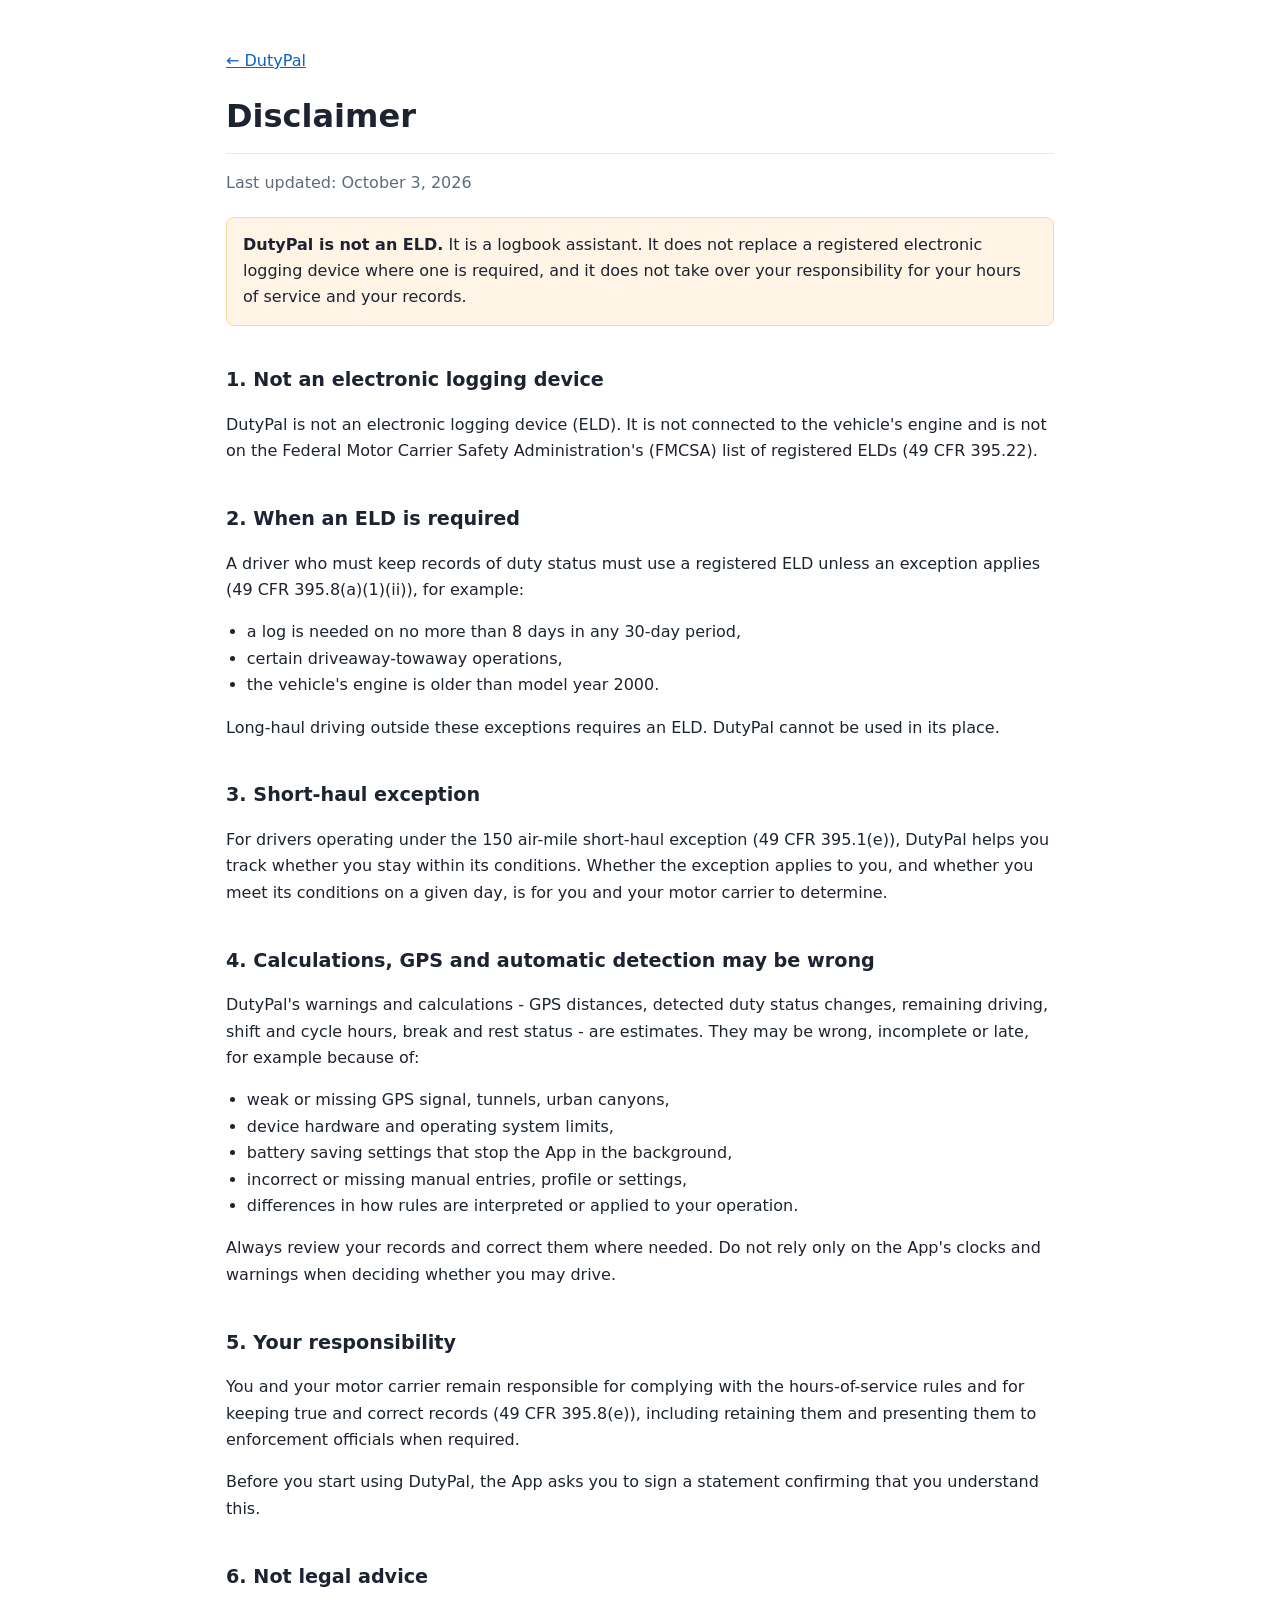
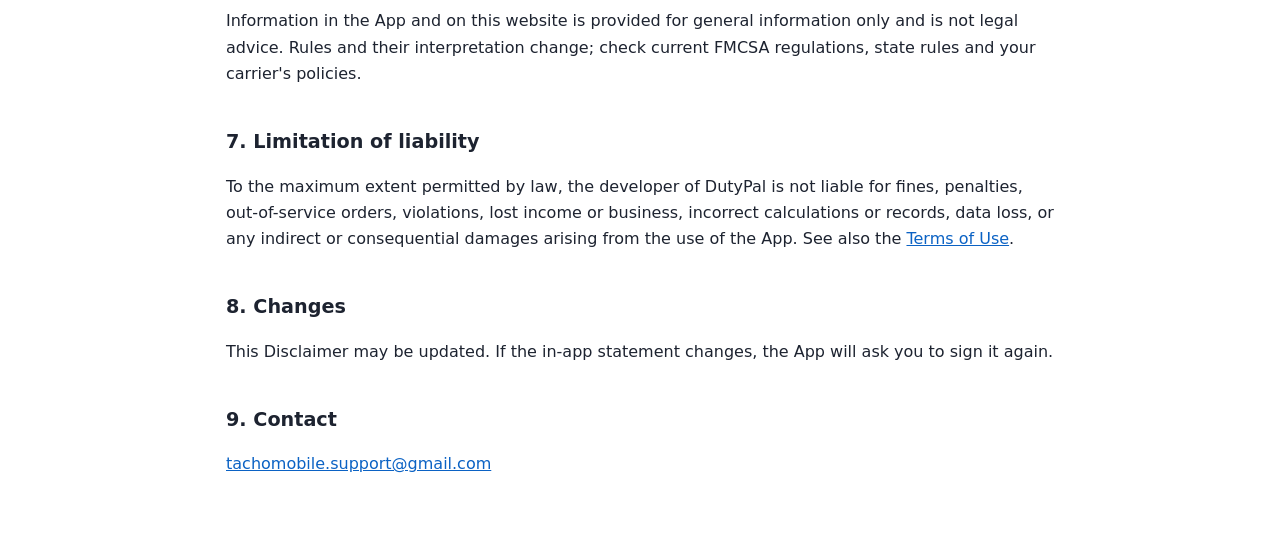
==== disclaimer.html @ 319af8dd "Terms of Use and Disclaimer (based on the in-app not-an-ELD statement)" ====
<!DOCTYPE html>
<html lang="en">
<head>
<meta charset="UTF-8" />
<meta name="viewport" content="width=device-width, initial-scale=1.0" />
<title>DutyPal - Disclaimer</title>
<link rel="stylesheet" href="style.css" />
</head>
<body>
<main class="doc">
<p><a href="index.html">&larr; DutyPal</a></p>
<h1>Disclaimer</h1>
<p class="muted">Last updated: October 3, 2026</p>

<div class="warning">
<strong>DutyPal is not an ELD.</strong> It is a logbook assistant. It does not replace a registered electronic logging device where one is required, and it does not take over your responsibility for your hours of service and your records.
</div>

<h2>1. Not an electronic logging device</h2>
<p>DutyPal is not an electronic logging device (ELD). It is not connected to the vehicle's engine and is not on the Federal Motor Carrier Safety Administration's (FMCSA) list of registered ELDs (49 CFR 395.22).</p>

<h2>2. When an ELD is required</h2>
<p>A driver who must keep records of duty status must use a registered ELD unless an exception applies (49 CFR 395.8(a)(1)(ii)), for example:</p>
<ul>
<li>a log is needed on no more than 8 days in any 30-day period,</li>
<li>certain driveaway-towaway operations,</li>
<li>the vehicle's engine is older than model year 2000.</li>
</ul>
<p>Long-haul driving outside these exceptions requires an ELD. DutyPal cannot be used in its place.</p>

<h2>3. Short-haul exception</h2>
<p>For drivers operating under the 150 air-mile short-haul exception (49 CFR 395.1(e)), DutyPal helps you track whether you stay within its conditions. Whether the exception applies to you, and whether you meet its conditions on a given day, is for you and your motor carrier to determine.</p>

<h2>4. Calculations, GPS and automatic detection may be wrong</h2>
<p>DutyPal's warnings and calculations - GPS distances, detected duty status changes, remaining driving, shift and cycle hours, break and rest status - are estimates. They may be wrong, incomplete or late, for example because of:</p>
<ul>
<li>weak or missing GPS signal, tunnels, urban canyons,</li>
<li>device hardware and operating system limits,</li>
<li>battery saving settings that stop the App in the background,</li>
<li>incorrect or missing manual entries, profile or settings,</li>
<li>differences in how rules are interpreted or applied to your operation.</li>
</ul>
<p>Always review your records and correct them where needed. Do not rely only on the App's clocks and warnings when deciding whether you may drive.</p>

<h2>5. Your responsibility</h2>
<p>You and your motor carrier remain responsible for complying with the hours-of-service rules and for keeping true and correct records (49 CFR 395.8(e)), including retaining them and presenting them to enforcement officials when required.</p>
<p>Before you start using DutyPal, the App asks you to sign a statement confirming that you understand this.</p>

<h2>6. Not legal advice</h2>
<p>Information in the App and on this website is provided for general information only and is not legal advice. Rules and their interpretation change; check current FMCSA regulations, state rules and your carrier's policies.</p>

<h2>7. Limitation of liability</h2>
<p>To the maximum extent permitted by law, the developer of DutyPal is not liable for fines, penalties, out-of-service orders, violations, lost income or business, incorrect calculations or records, data loss, or any indirect or consequential damages arising from the use of the App. See also the <a href="terms.html">Terms of Use</a>.</p>

<h2>8. Changes</h2>
<p>This Disclaimer may be updated. If the in-app statement changes, the App will ask you to sign it again.</p>

<h2>9. Contact</h2>
<p><a href="mailto:tachomobile.support@gmail.com">tachomobile.support@gmail.com</a></p>
</main>
</body>
</html>
---- style.css ----
:root{--fg:#1d2330;--muted:#5f6b7a;--bg:#ffffff;--link:#0b62c4;--line:#e6e9ee}
@media (prefers-color-scheme:dark){:root{--fg:#e7eaef;--muted:#9aa5b4;--bg:#12161d;--link:#6fb0ff;--line:#2a313c}}
*{box-sizing:border-box}
body{margin:0;background:var(--bg);color:var(--fg);font-family:system-ui,-apple-system,"Segoe UI",Roboto,Arial,sans-serif;line-height:1.65}
main{max-width:860px;margin:0 auto;padding:32px 16px 64px}
h1{margin:.2em 0 .1em;border-bottom:1px solid var(--line);padding-bottom:10px}
h2{margin-top:2em;font-size:1.2rem}
a{color:var(--link)}
.muted{color:var(--muted)}
ul{padding-left:1.3em}
footer{margin-top:48px;padding-top:16px;border-top:1px solid var(--line);color:var(--muted);font-size:.9rem}
.warning{background:#fff4e5;border:1px solid #ffd59e;border-radius:8px;padding:14px 16px;margin:20px 0}
@media (prefers-color-scheme:dark){.warning{background:#3a2a12;border-color:#7a5520}}
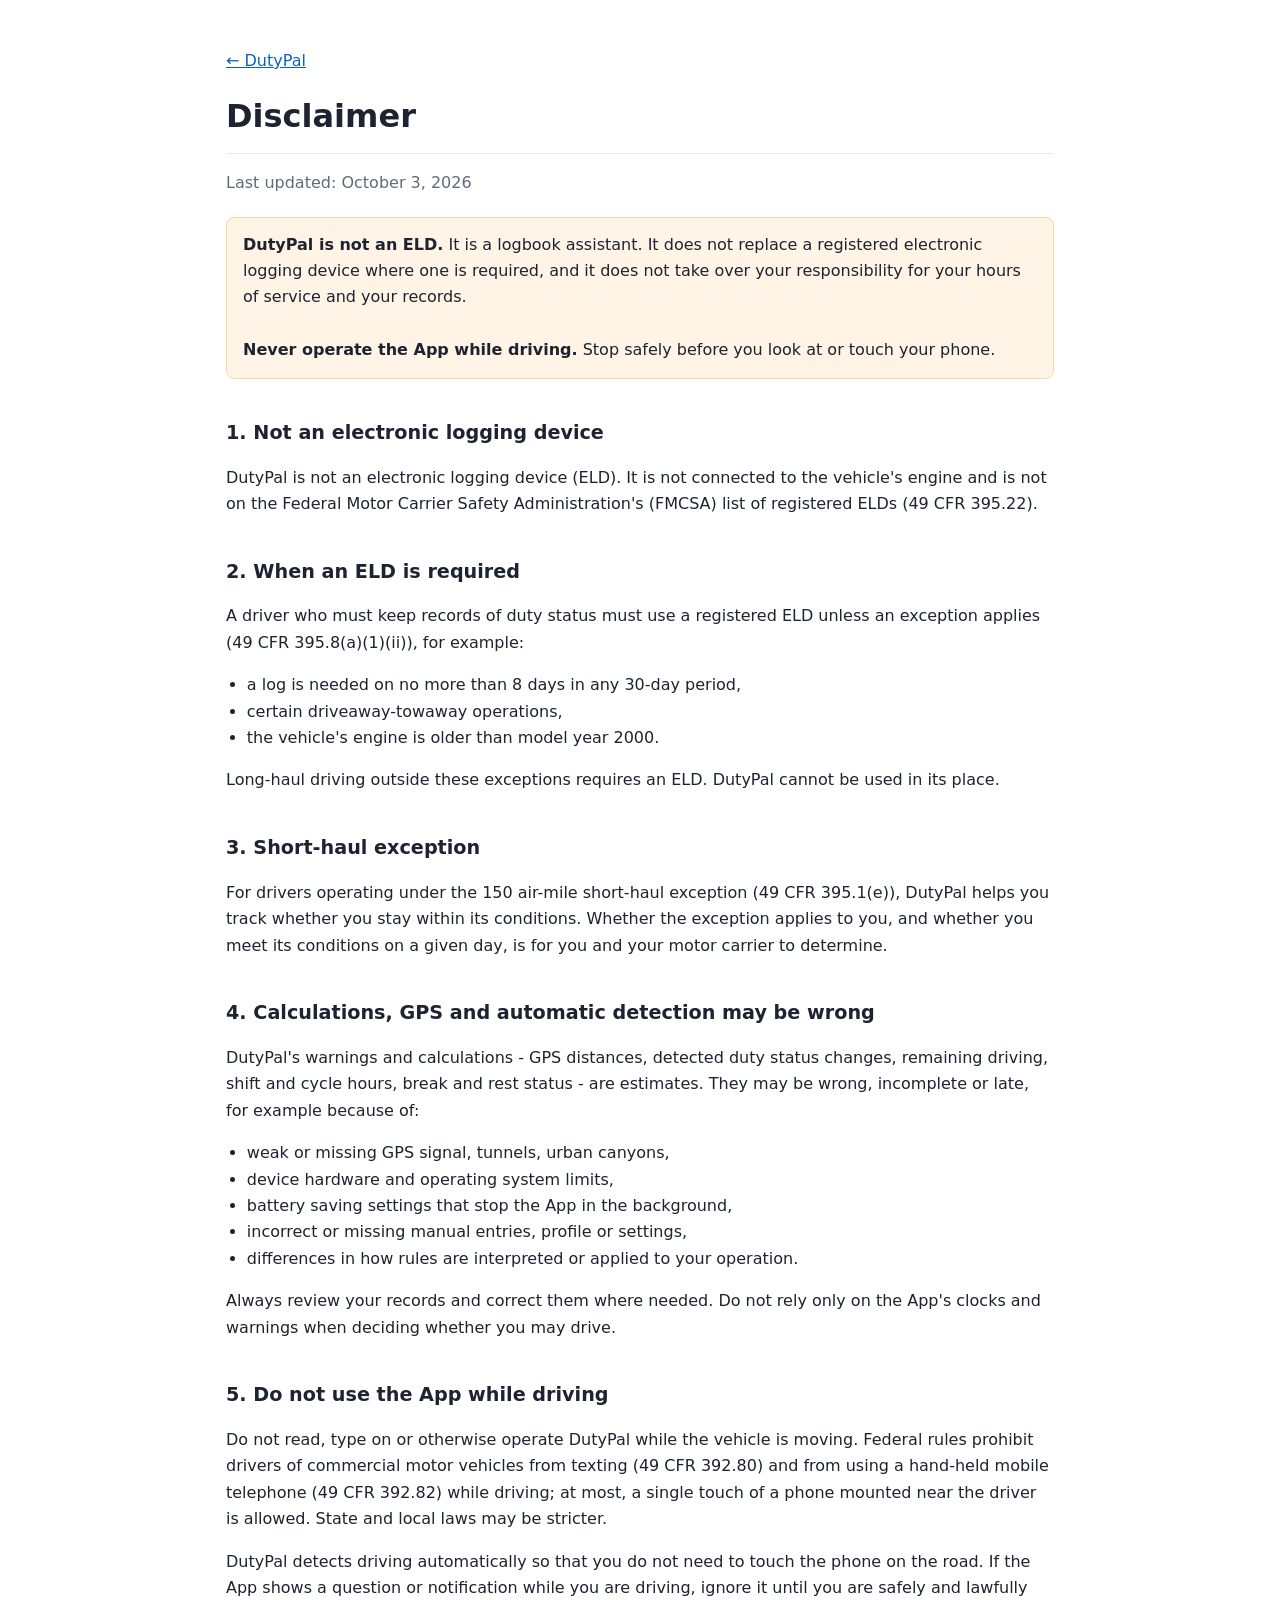
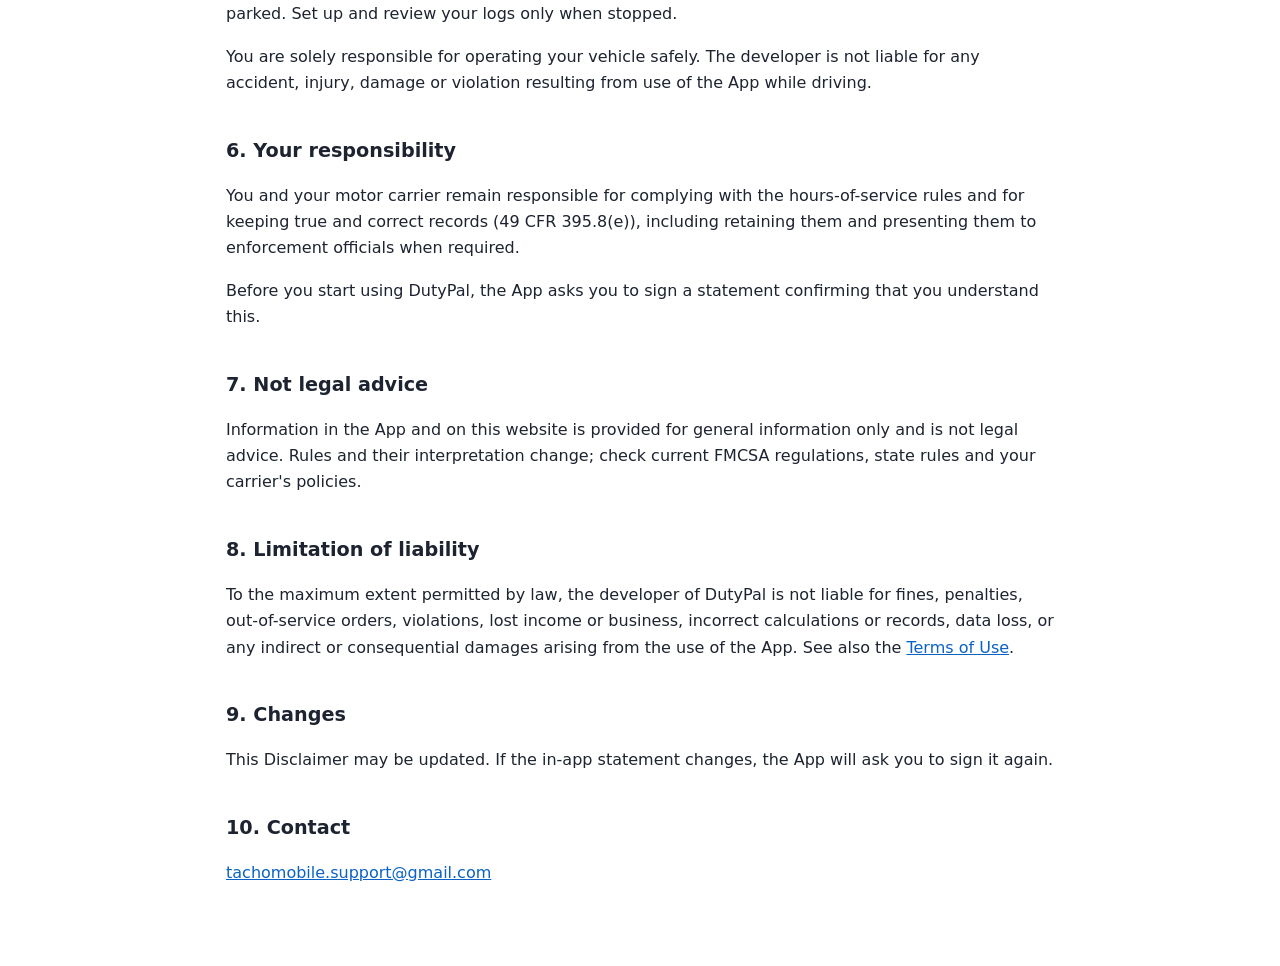
==== commit 81fa6641: "Do not use the App while driving (49 CFR 392.80/392.82) in Disclaimer and Terms" ====
--- a/disclaimer.html
+++ b/disclaimer.html
@@ -13,7 +13,8 @@
 <p class="muted">Last updated: October 3, 2026</p>
 
 <div class="warning">
-<strong>DutyPal is not an ELD.</strong> It is a logbook assistant. It does not replace a registered electronic logging device where one is required, and it does not take over your responsibility for your hours of service and your records.
+<strong>DutyPal is not an ELD.</strong> It is a logbook assistant. It does not replace a registered electronic logging device where one is required, and it does not take over your responsibility for your hours of service and your records.<br><br>
+<strong>Never operate the App while driving.</strong> Stop safely before you look at or touch your phone.
 </div>
 
 <h2>1. Not an electronic logging device</h2>
@@ -42,20 +43,25 @@
 </ul>
 <p>Always review your records and correct them where needed. Do not rely only on the App's clocks and warnings when deciding whether you may drive.</p>
 
-<h2>5. Your responsibility</h2>
+<h2>5. Do not use the App while driving</h2>
+<p>Do not read, type on or otherwise operate DutyPal while the vehicle is moving. Federal rules prohibit drivers of commercial motor vehicles from texting (49 CFR 392.80) and from using a hand-held mobile telephone (49 CFR 392.82) while driving; at most, a single touch of a phone mounted near the driver is allowed. State and local laws may be stricter.</p>
+<p>DutyPal detects driving automatically so that you do not need to touch the phone on the road. If the App shows a question or notification while you are driving, ignore it until you are safely and lawfully parked. Set up and review your logs only when stopped.</p>
+<p>You are solely responsible for operating your vehicle safely. The developer is not liable for any accident, injury, damage or violation resulting from use of the App while driving.</p>
+
+<h2>6. Your responsibility</h2>
 <p>You and your motor carrier remain responsible for complying with the hours-of-service rules and for keeping true and correct records (49 CFR 395.8(e)), including retaining them and presenting them to enforcement officials when required.</p>
 <p>Before you start using DutyPal, the App asks you to sign a statement confirming that you understand this.</p>
 
-<h2>6. Not legal advice</h2>
+<h2>7. Not legal advice</h2>
 <p>Information in the App and on this website is provided for general information only and is not legal advice. Rules and their interpretation change; check current FMCSA regulations, state rules and your carrier's policies.</p>
 
-<h2>7. Limitation of liability</h2>
+<h2>8. Limitation of liability</h2>
 <p>To the maximum extent permitted by law, the developer of DutyPal is not liable for fines, penalties, out-of-service orders, violations, lost income or business, incorrect calculations or records, data loss, or any indirect or consequential damages arising from the use of the App. See also the <a href="terms.html">Terms of Use</a>.</p>
 
-<h2>8. Changes</h2>
+<h2>9. Changes</h2>
 <p>This Disclaimer may be updated. If the in-app statement changes, the App will ask you to sign it again.</p>
 
-<h2>9. Contact</h2>
+<h2>10. Contact</h2>
 <p><a href="mailto:tachomobile.support@gmail.com">tachomobile.support@gmail.com</a></p>
 </main>
 </body>
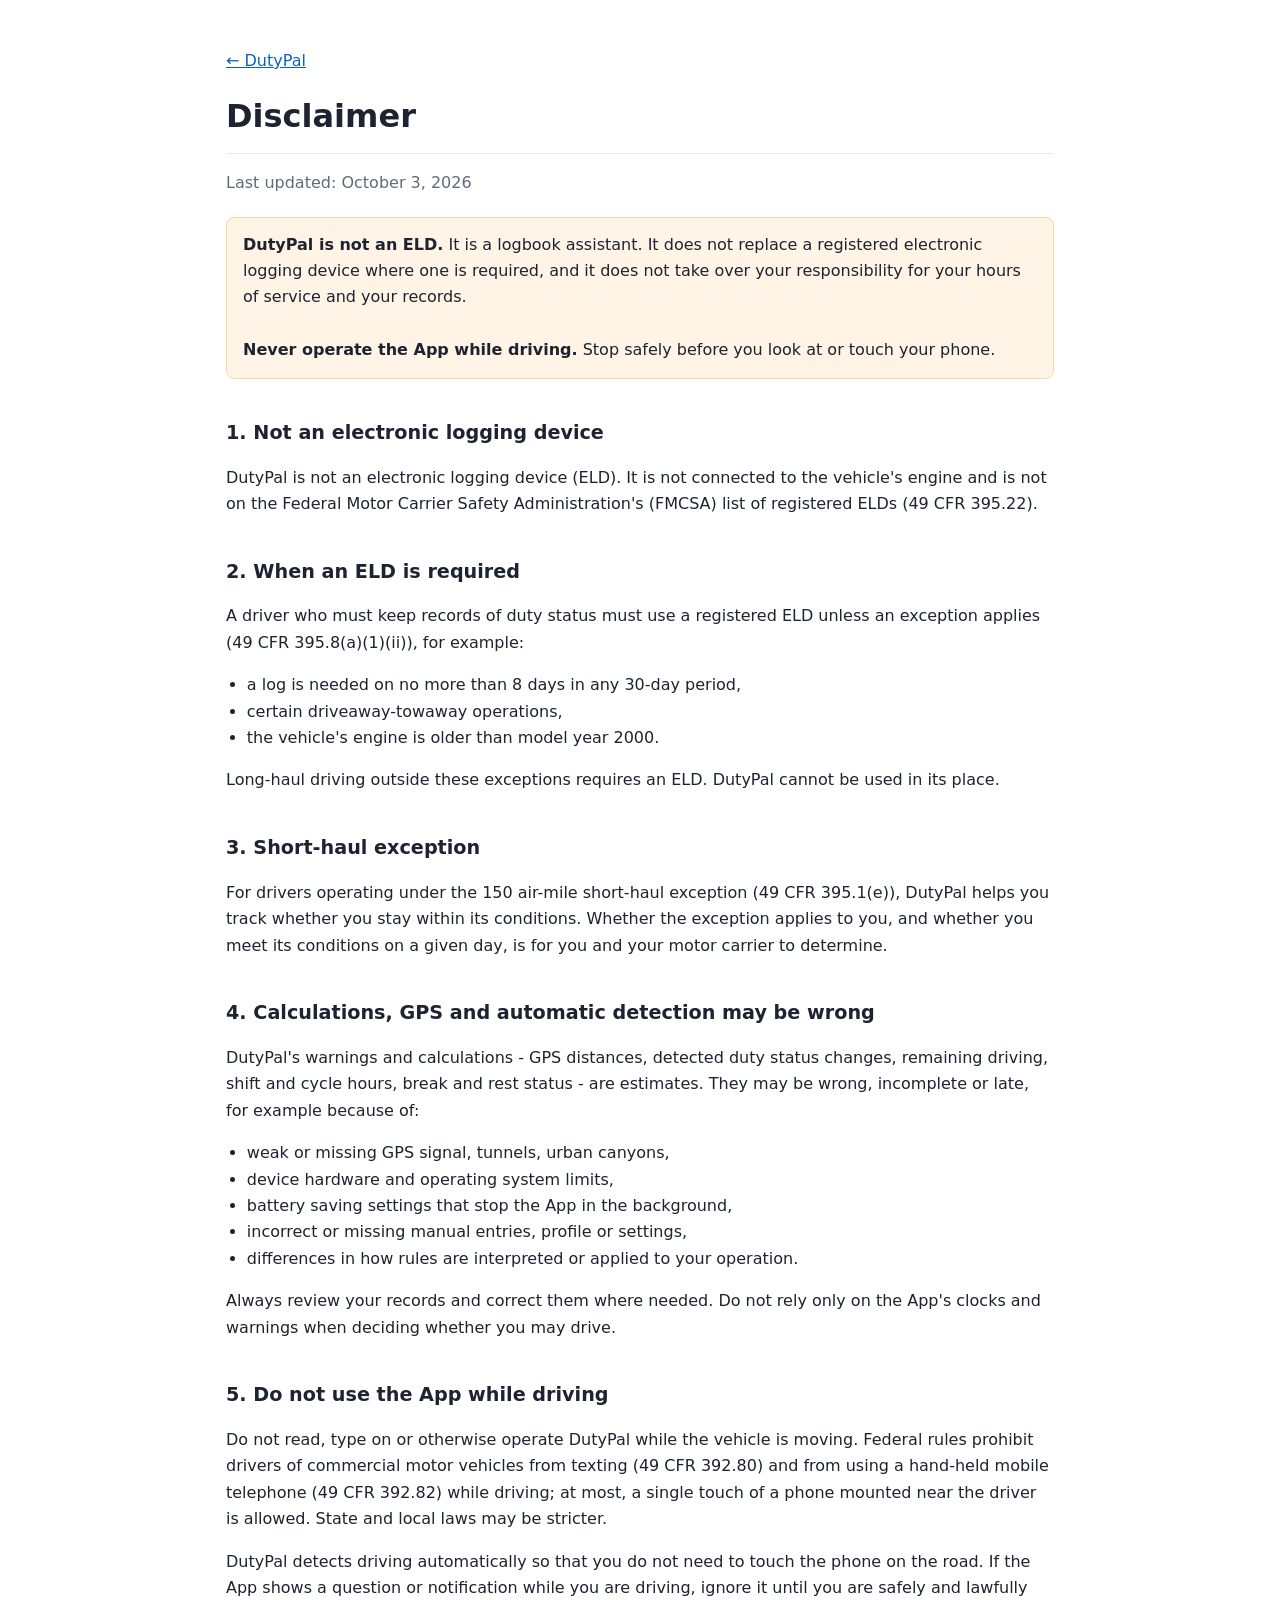
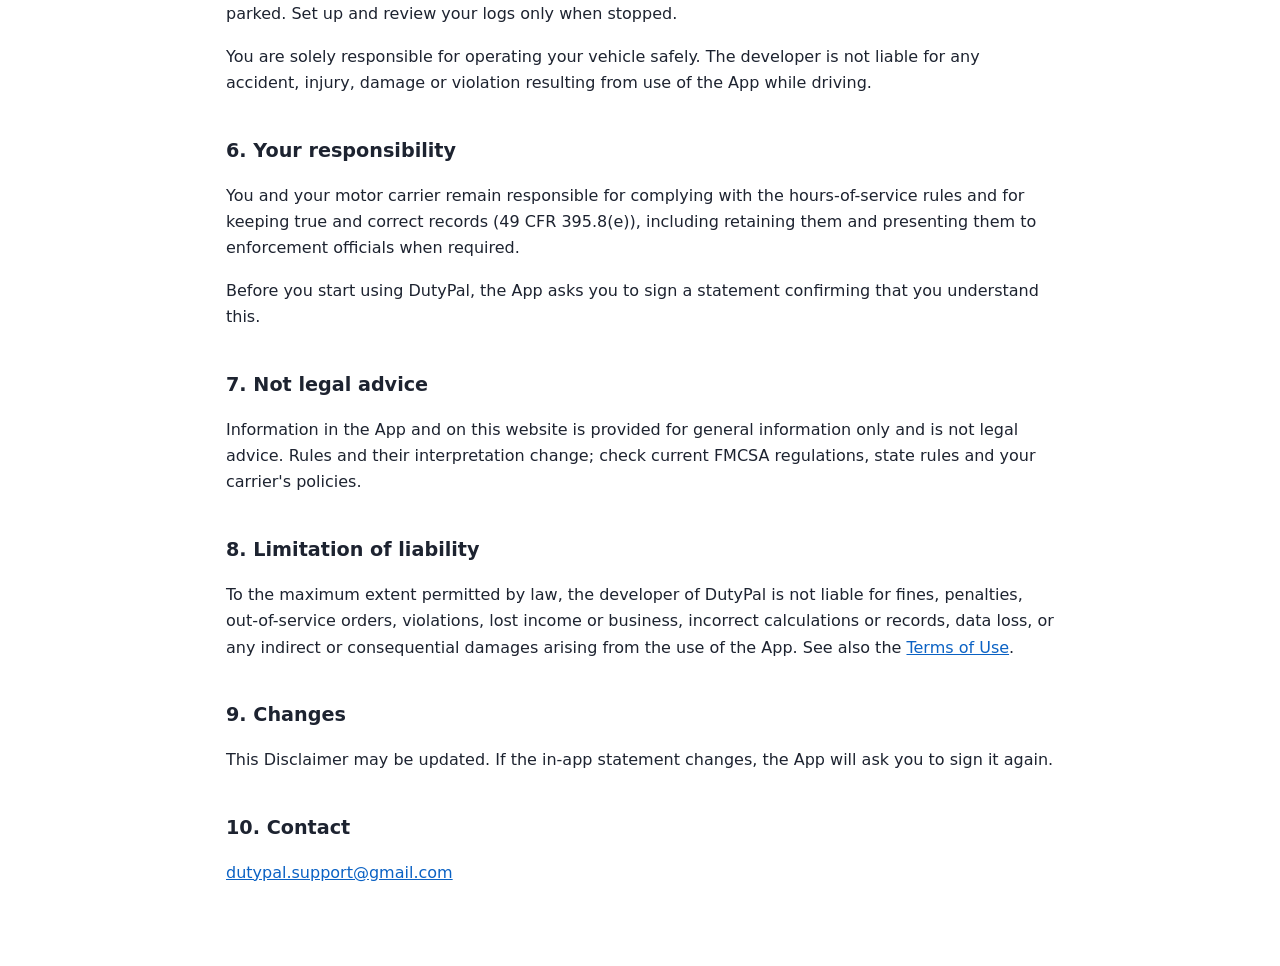
==== commit 879aa7ff: "Domain dutypal.app (CNAME) and support address dutypal.support@gmail.com Co-Authored-By: Claude Opus" ====
--- a/disclaimer.html
+++ b/disclaimer.html
@@ -62,7 +62,7 @@
 <p>This Disclaimer may be updated. If the in-app statement changes, the App will ask you to sign it again.</p>
 
 <h2>10. Contact</h2>
-<p><a href="mailto:tachomobile.support@gmail.com">tachomobile.support@gmail.com</a></p>
+<p><a href="mailto:dutypal.support@gmail.com">dutypal.support@gmail.com</a></p>
 </main>
 </body>
 </html>
